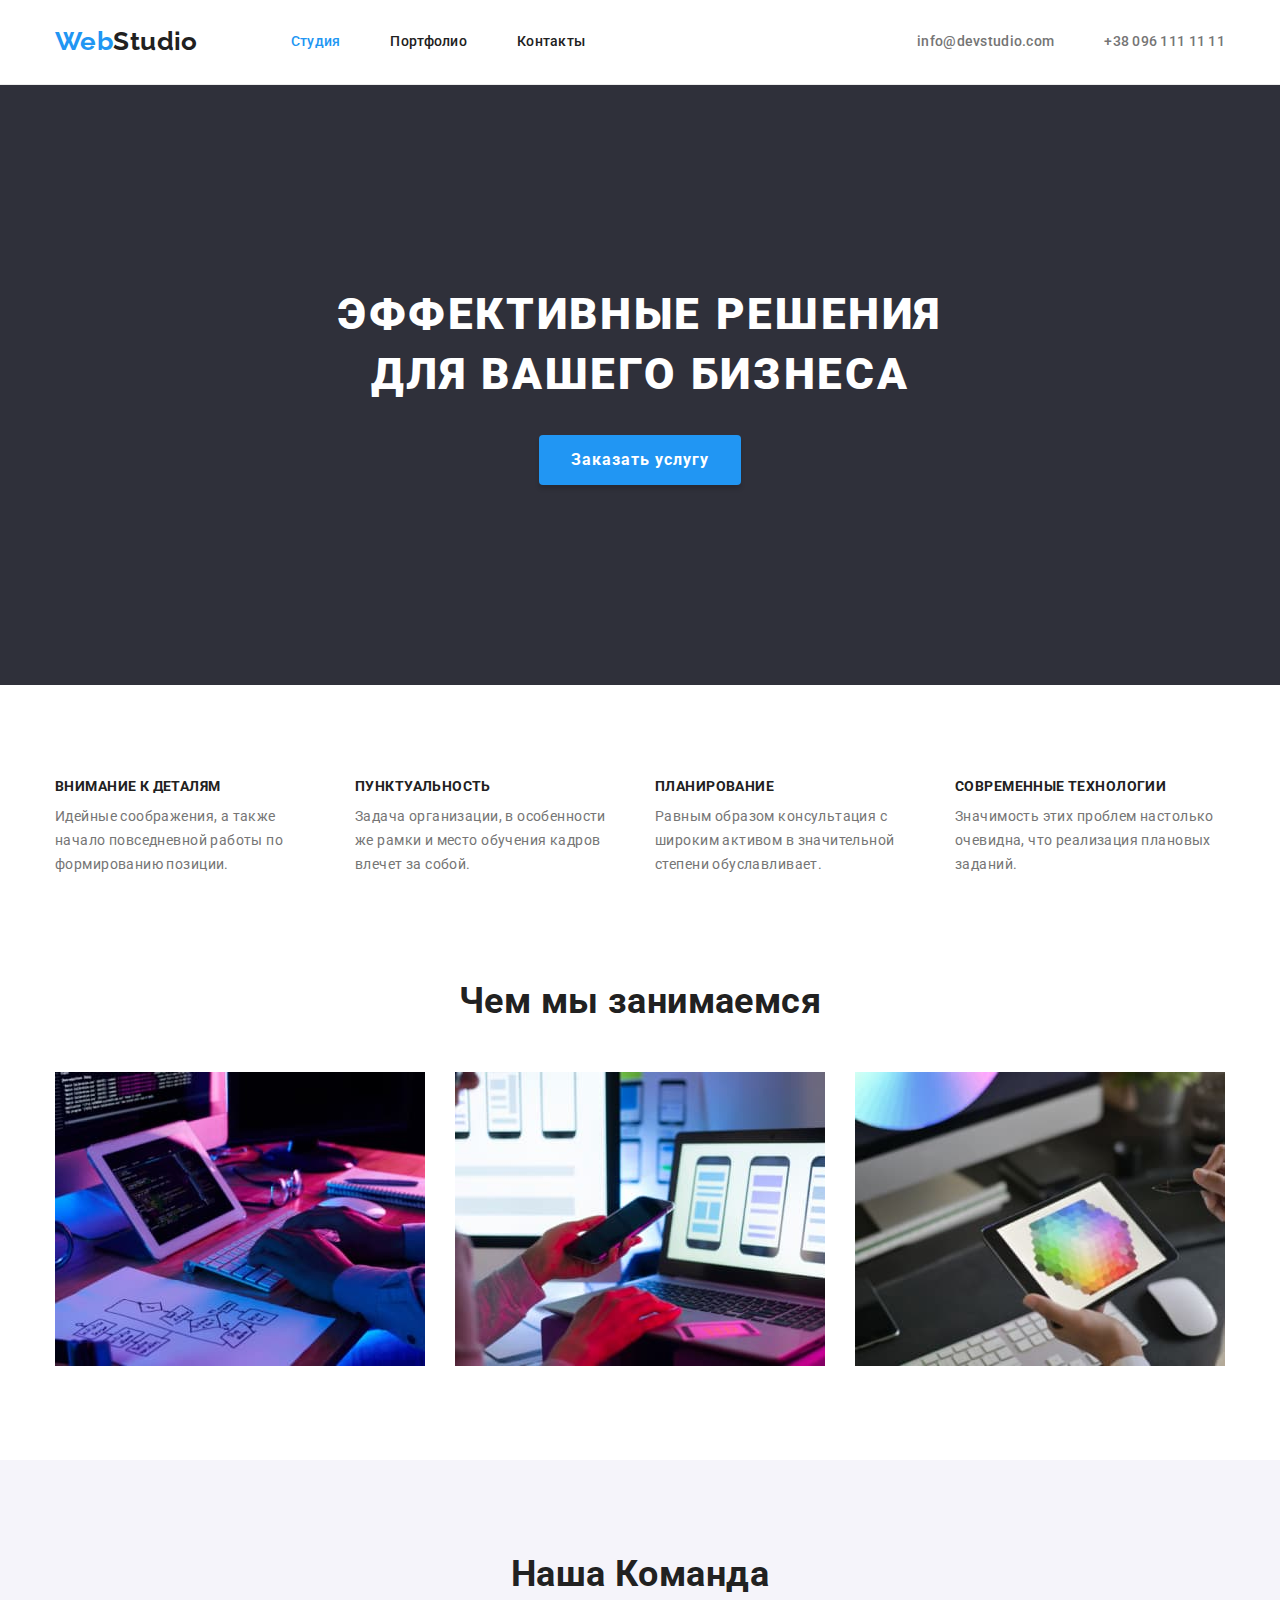
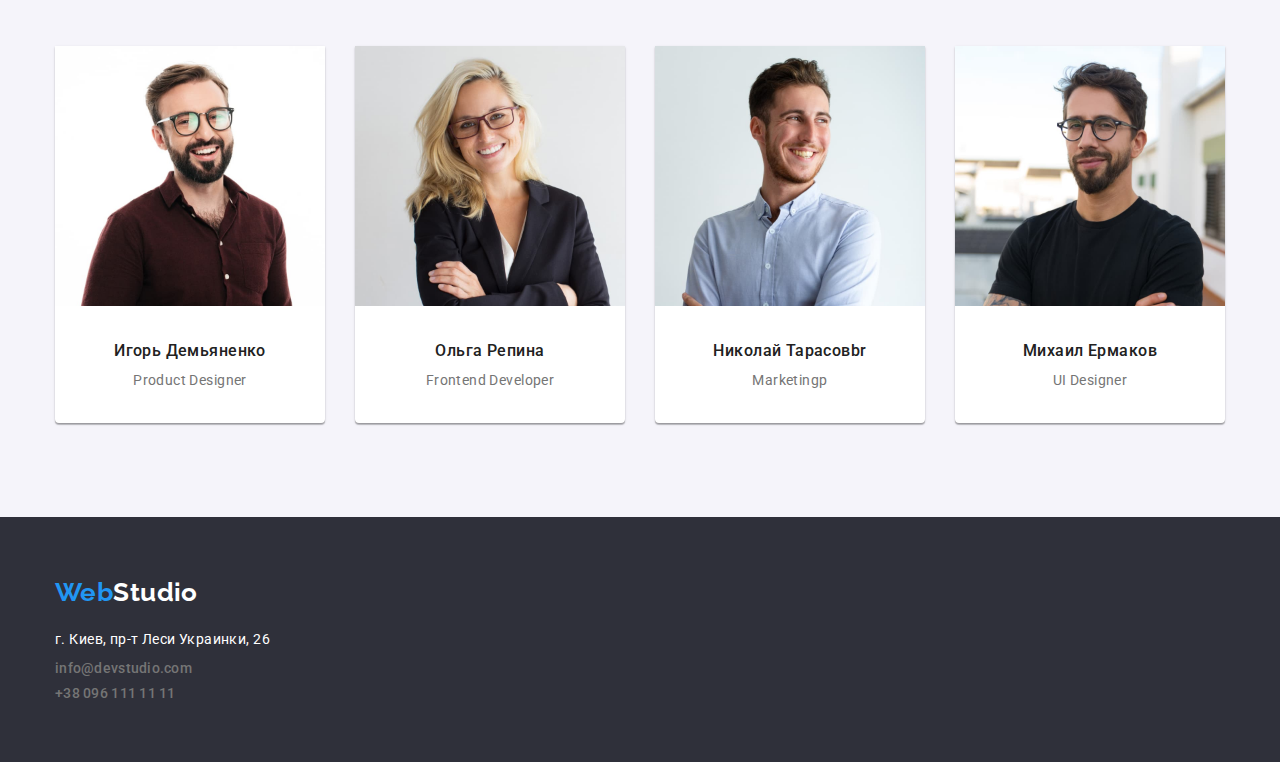
==== index.html @ a8b5949f "add previous content" ====
<!DOCTYPE html>
<html lang="ru">
  <head>
    <meta charset="UTF-8" />
    <meta http-equiv="X-UA-Compatible" content="IE=edge" />
    <meta name="viewport" content="width=device-width, initial-scale=1.0" />
    <title>WebStudio - Главная страница</title>
    <link rel="preconnect" href="https://fonts.googleapis.com" />
    <link rel="preconnect" href="https://fonts.gstatic.com" crossorigin />
    <link
      href="https://fonts.googleapis.com/css2?family=Raleway:wght@700&family=Roboto:wght@400;500;700;900&display=swap"
      rel="stylesheet"
    />
    <link
      rel="stylesheet"
      href="https://cdnjs.cloudflare.com/ajax/libs/modern-normalize/1.1.0/modern-normalize.min.css"
    />
    <link rel="stylesheet" href="./CSS/style.css" />
  </head>
  <body>
    <!-- Header -->
    <header class="page-header">
      <div class="main-nav container">
        <a href="index.html" class="logo">
          <span class="logo-accent">Web</span>Studio
        </a>
        <!-- Navigation bar -->
        <nav>
          <ul class="site-nav list">
            <li class="item">
              <a class="link current" href="./index.html">Студия</a>
            </li>
            <li class="item">
              <a class="link" href="portfolio.html">Портфолио</a>
            </li>
            <li class="item"><a class="link" href="#">Контакты</a></li>
          </ul>
        </nav>

        <!-- Contacts -->
        <ul class="contact list">
          <li class="item">
            <a class="contact-item header" href="mailto:info@devstudio.com"
              >info@devstudio.com</a
            >
          </li>
          <li class="item">
            <a class="contact-item header" href="tel:+380961111111"
              >+38 096 111 11 11</a
            >
          </li>
        </ul>
      </div>
    </header>

    <!-- Main Content -->
    <main>
      <!-- Main board -->
      <section class="main-board">
        <div class="container main-section">
          <h1 class="main-board-text">
            Эффективные решения для вашего бизнеса
          </h1>
          <button class="primery-button" type="button">Заказать услугу</button>
        </div>
      </section>

      <!-- Features -->
      <section class="features section">
        <div class="container">
          <h2 style="display: none">Преимущества</h2>
          <ul class="features-list list">
            <li class="item">
              <h3 class="features-tittle">Внимание к деталям</h3>
              <p>
                Идейные соображения, а также начало повседневной работы по
                формированию позиции.
              </p>
            </li>
            <li class="item">
              <h3 class="features-tittle">Пунктуальность</h3>
              <p>
                Задача организации, в особенности же рамки и место обучения
                кадров влечет за собой.
              </p>
            </li>
            <li class="item">
              <h3 class="features-tittle">Планирование</h3>
              <p>
                Равным образом консультация с широким активом в значительной
                степени обуславливает.
              </p>
            </li>
            <li class="item">
              <h3 class="features-tittle">Современные технологии</h3>
              <p>
                Значимость этих проблем настолько очевидна, что реализация
                плановых заданий.
              </p>
            </li>
          </ul>
        </div>
      </section>

      <!-- About-us section -->
      <section class="about-us section">
        <div class="container">
          <h2 class="about-us-tittle">Чем мы занимаемся</h2>
          <ul class="about-us-list list">
            <li class="item">
              <a href="#"
                ><img
                  src="images/man-tipping-on-ipad.jpg"
                  alt="человек печатает на клавиатуре ай-пада"
                  width="370"
                  height="294"
                  class="about-us-img"
              /></a>
            </li>
            <li class="item">
              <a href="#"
                ><img
                  src="images/lapto-and-phone.jpg"
                  alt="человек держит телефон на фоне ноутбука"
                  width="370"
                  height="294"
                  class="about-us-img"
              /></a>
            </li>
            <li class="item">
              <a href="#"
                ><img
                  src="images/hand-holding-ipad.jpg"
                  alt="человек держит айпад на котором выбирает при помощи стилуса цвет с палитры цветов"
                  width="370"
                  height="294"
                  class="about-us-img"
              /></a>
            </li>
          </ul>
        </div>
      </section>

      <!-- Our team section -->
      <section class="team section">
        <div class="container">
          <h2 class="team-tittle">Наша Команда</h2>
          <ul class="team-list list">
            <li class="item">
              <img
                src="images/product-desinger-igor-demianko.jpg"
                alt="Игорь Демьяненко - Product Designer"
                width="270"
                height="260"
                class="team-img"
              />
              <div class="item-descr">
                <h3>Игорь Демьяненко</h3>
                <p>Product Designer</p>
              </div>
            </li>
            <li class="item">
              <img
                src="images/fronedn-developer-olga-repina.jpg"
                alt="Ольга Репина - Frontend Developer"
                width="270"
                height="260"
                class="team-img"
              />
              <div class="item-descr">
                <h3>Ольга Репина</h3>
                <p>Frontend Developer</p>
              </div>
            </li>
            <li class="item">
              <img
                src="images/marketing-nikolai-tarasov.jpg"
                alt="Николай Тарасов - Marketing"
                width="270"
                height="260"
                class="team-img"
              />
              <div class="item-descr">
                <h3>Николай Тарасовbr</h3>
                <p>Marketingp</p>
              </div>
            </li>
            <li class="item">
              <img
                src="images/ui-designer-mikhail-ermakov.jpg"
                alt="Михаил Ермаков - UI Designer"
                width="270"
                height="260"
                class="team-img"
              />
              <div class="item-descr">
                <h3>Михаил Ермаков</h3>
                <p>UI Designer</p>
              </div>
            </li>
          </ul>
        </div>
      </section>
    </main>

    <!-- Footer -->
    <footer class="footer section">
      <div class="container">
        <a href="index.html" class="logo"
          ><span class="logo-accent">Web</span>Studio</a
        >
        <address class="footer-adress">
          <p>г. Киев, пр-т Леси Украинки, 26</p>
        </address>
        <ul class="footer-contact contact list">
          <li>
            <a class="contact-item" href="mailto:info@devstudio.com"
              >info@devstudio.com</a
            >
          </li>
          <li>
            <a class="contact-item" href="tel:+380961111111"
              >+38 096 111 11 11</a
            >
          </li>
        </ul>
      </div>
    </footer>
  </body>
</html>
---- CSS/style.css ----
/* main text color #757575 */
/* bold text color  #212121*/
/* accent text color #2196F3  */

/* footer color contact rgba(255, 255, 255, 0.6); */
/* footer adres color #FFFFFF */
/* bg color our team section #F5F4FA */
/* hero bg color #2F303A */

:root {
  --primery-text-color: #757575;
  --tittle-text-color: #212121;
  --accent-text-color: #2196f3;
  --white-text-color: #ffffff;
  --primery-button-color: #f5f4fa;
  --primery-button-accent-color: #188ce8;
  --accent-button-color: #2196f3;
  --bg-our-team-section: #f5f4fa;
  --hero-footer-bg-color: #2f303a;
  --portfolio-bg-color: #e5e5e5;
}

/* body primery text color*/

body {
  color: var(--primery-text-color);
  font-family: Roboto, sans-serif;
  letter-spacing: 0.03em;
  font-weight: 400;
  font-size: 14px;
  line-height: 1.71;
  font-style: normal;
}

/* Global list rules */
.list {
  list-style: none;
  padding: 0;
  margin: 0;
}

/* Container */
.container {
  margin-left: auto;
  margin-right: auto;
  width: 1200px;
  padding-left: 15px;
  padding-right: 15px;
  outline: 0px solid tomato;
}

/* header */
.page-header {
  border-bottom: 1px solid #ececec;
}

.logo {
  display: block;

  color: var(--tittle-text-color);
  font-family: Raleway, sans-serif;
  text-decoration: none;
  font-weight: 700;
  font-size: 26px;
  line-height: 1.19;
  margin-right: 93px;
}

.logo-accent {
  color: var(--accent-text-color);
}
/* SITE NAV */

/* Main-nav */
.main-nav {
  display: flex;
  align-items: center;
}

.site-nav {
  display: flex;
}

.site-nav .item:not(:last-child) {
  margin-right: 50px;
}

.site-nav .link {
  display: block;
  padding-top: 32px;
  padding-bottom: 32px;

  color: var(--tittle-text-color);
  font-weight: 500;
  font-size: 14px;
  line-height: 1.42;
  letter-spacing: 0.02em;
  text-decoration: none;
}

.site-nav .link:hover,
.site-nav .link:focus {
  color: var(--accent-text-color);
}

.site-nav .current {
  color: var(--accent-text-color);
}

/* Contacts header */

.contact {
  display: flex;
  margin-left: auto;

  font-weight: 500;
  font-size: 14px;
  line-height: 1.14;
  letter-spacing: 0.02em;
}

.contact .item + .item {
  margin-left: 50px;
}

.contact .contact-item {
  color: var(--primery-text-color);
  text-decoration: none;
  font-style: normal;
}

.contact .header {
  padding-top: 32px;
  padding-bottom: 32px;
}

.contact .contact-item:hover,
.contact .contact-item:focus {
  color: var(--accent-text-color);
}

/* MAIN board section + button */

.main-section {
  padding: 200px 0;
}

.features.section {
  padding-bottom: 0;
}

.section {
  padding: 94px 0;
}

.main-board {
  background-color: var(--hero-footer-bg-color);
  text-align: center;
}

.main-board-text {
  width: 696px;
  margin-left: auto;
  margin-right: auto;

  color: var(--white-text-color);

  font-weight: 900;
  font-size: 44px;
  line-height: 1.36;

  letter-spacing: 0.06em;
  text-transform: uppercase;
  margin-top: 0;
  margin-bottom: 0;
  margin-bottom: 30px;
}

/* PRIMERY BUTTOM */

.primery-button {
  background-color: var(--accent-button-color);
  color: var(--white-text-color);

  border-radius: 4px;
  padding: 10px 32px;
  box-shadow: 0px 4px 4px rgba(0, 0, 0, 0.15);
  border: none;
  min-width: 200px;

  font-family: inherit;
  font-weight: 700;
  font-size: 16px;
  line-height: 1.9;
  text-align: center;
  letter-spacing: 0.06em;
  cursor: pointer;
}

.primery-button:hover,
.primery-button:focus {
  background-color: var(--primery-button-accent-color);
  color: var(--white-text-color);
  box-shadow: none;
}

.button {
  color: var(--white-text-color);
  background-color: var(--accent-text-color);
}

/* features section */

.features-list {
  display: flex;
}

.features-list .item:not(:last-child) {
  margin-right: 30px;
}

.features-list .item {
  /* width: 270px; */
  width: calc((100% - 90px) / 4);
}

.features p {
  margin: 0 0 10px 0;
}

.features .features-tittle {
  color: var(--tittle-text-color);

  font-weight: 700;
  font-size: 14px;
  line-height: 1.14;
  text-transform: uppercase;
  margin-top: 0;
  margin-bottom: 10px;
}

/* About us section */
.about-us-list {
  display: flex;
}

.about-us-list .item {
  width: calc((100% - 60px) / 3);
}

.about-us-list .item:not(:last-child) {
  margin-right: 30px;
}

.about-us .about-us-tittle,
.team-tittle {
  color: var(--tittle-text-color);

  font-weight: 700;
  font-size: 36px;
  line-height: 1.16;
  text-align: center;
}

.about-us .about-us-tittle {
  margin-top: 0;
  margin-bottom: 50px;
}

.about-us-img {
  display: block;
}

/* Our team section */

.team {
  padding-top: 94px;
  padding-bottom: 94px;
  background-color: var(--bg-our-team-section);
}

.team-list {
  display: flex;
}

.team-list .item:not(:last-child) {
  margin-right: 30px;
}

.team-list .item {
  background-color: var(--white-text-color);
  text-align: center;

  box-shadow: 0px 1px 3px rgba(0, 0, 0, 0.12), 0px 1px 1px rgba(0, 0, 0, 0.14),
    0px 2px 1px rgba(0, 0, 0, 0.2);
  border-radius: 0px 0px 4px 4px;

  width: calc((100% - 90px) / 4);
}

.team .team-tittle {
  margin-top: 0;
  margin-bottom: 50px;
}

.team .item-descr {
  padding: 30px 0;
}

.team h3 {
  color: var(--tittle-text-color);

  font-weight: 500;
  font-size: 16px;
  line-height: 1.9;
  margin: 0;
}

.team img,
.team p {
  margin: 0;
  display: block;
  line-height: 1.9;
}

/* footer, contacts section same as in header*/

.footer {
  background-color: var(--hero-footer-bg-color);
  padding-top: 60px;
  padding-bottom: 60px;
  padding-left: auto;
  padding-right: auto;
}

.footer .logo {
  display: block;
  color: var(--white-text-color);

  margin-bottom: 20px;
}

.footer li:not(:last-child) {
  margin-bottom: 9px;
}

.footer .footer-adress {
  color: var(--white-text-color);
  font-style: normal;
  margin-top: 0;
  margin-bottom: 9px;
}

.footer-adress p {
  margin: 0;
}

.footer .footer-contact {
  display: block;
}

.footer-link {
  color: rgba(255, 255, 255, 0.6);
  text-decoration: none;
  font-style: normal;
  font-weight: normal;
  line-height: 1.71;
  letter-spacing: 0.03em;
}

/* PORTFOLIO HTML */

/* portfolio buttons*/

.button {
  background-color: var(--primery-button-color);
  color: var(--tittle-text-color);

  font-family: inherit;
  font-weight: 500;
  font-size: 16px;
  line-height: 1.62;
  text-align: center;
  cursor: pointer;
  border: none;
  border-radius: 4px;

  padding: 6px 22px;
}

.button:hover,
.button:focus {
  background-color: var(--accent-button-color);
  color: var(--white-text-color);

  box-shadow: 0px 3px 1px rgba(0, 0, 0, 0.1), 0px 1px 2px rgba(0, 0, 0, 0.08),
    0px 2px 2px rgba(0, 0, 0, 0.12);
}

.filtr-list.list {
  margin-bottom: 50px;
}

.filtr-list {
  display: flex;
  justify-content: center;
}

.filtr-list .item + .item {
  margin-left: 8px;
}

/* Portfolio list */
.portfolio .portfolio-project-tittle {
  color: var(--tittle-text-color);

  font-weight: 700;
  font-size: 18px;
  line-height: 2;
  letter-spacing: 0.06em;
  margin: 0;
}

.portfolio-list {
  display: flex;
  flex-wrap: wrap;
}

.portfolio-list .item {
  width: calc((100% - 60px) / 3);
  margin-right: 30px;
  margin-bottom: 30px;

  box-sizing: border-box;
}

.portfolio-list .portfolio-dscr {
  padding: 20px 24px;

  border-bottom: 1px solid #eeeeee;
  border-right: 1px solid #eeeeee;
  border-left: 1px solid #eeeeee;
}

.portfolio-list .item:nth-child(3n) {
  margin-right: 0;
}

.portfolio-list .item:nth-last-child(-n + 3) {
  margin-bottom: 0;
}

.portfolio .portfolio-text {
  color: var(--primery-text-color);

  font-size: 16px;
  line-height: 1.9;
  margin: 0;
}

.portfolio-tittle {
  display: none;
}

.portfolio .portfolio-link {
  text-decoration: none;
}

.portfolio .portfolio-img {
  display: block;
}
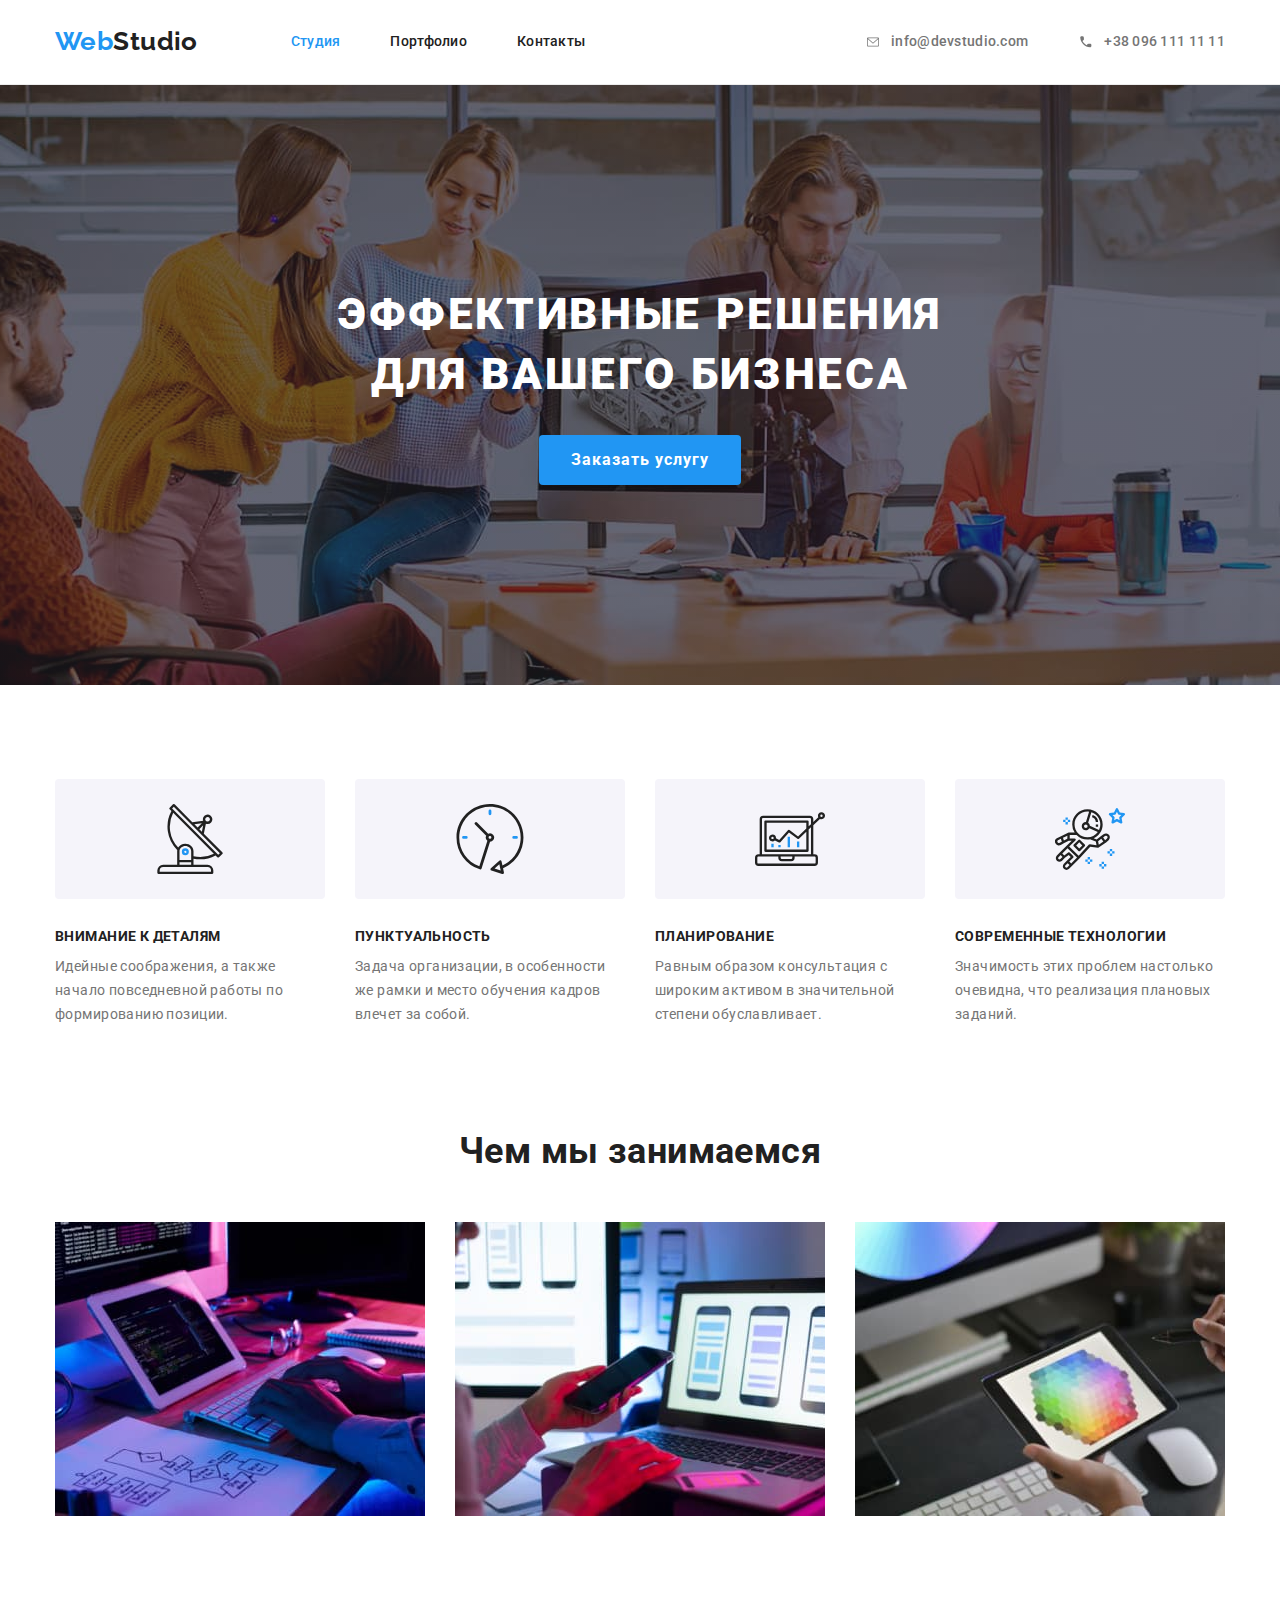
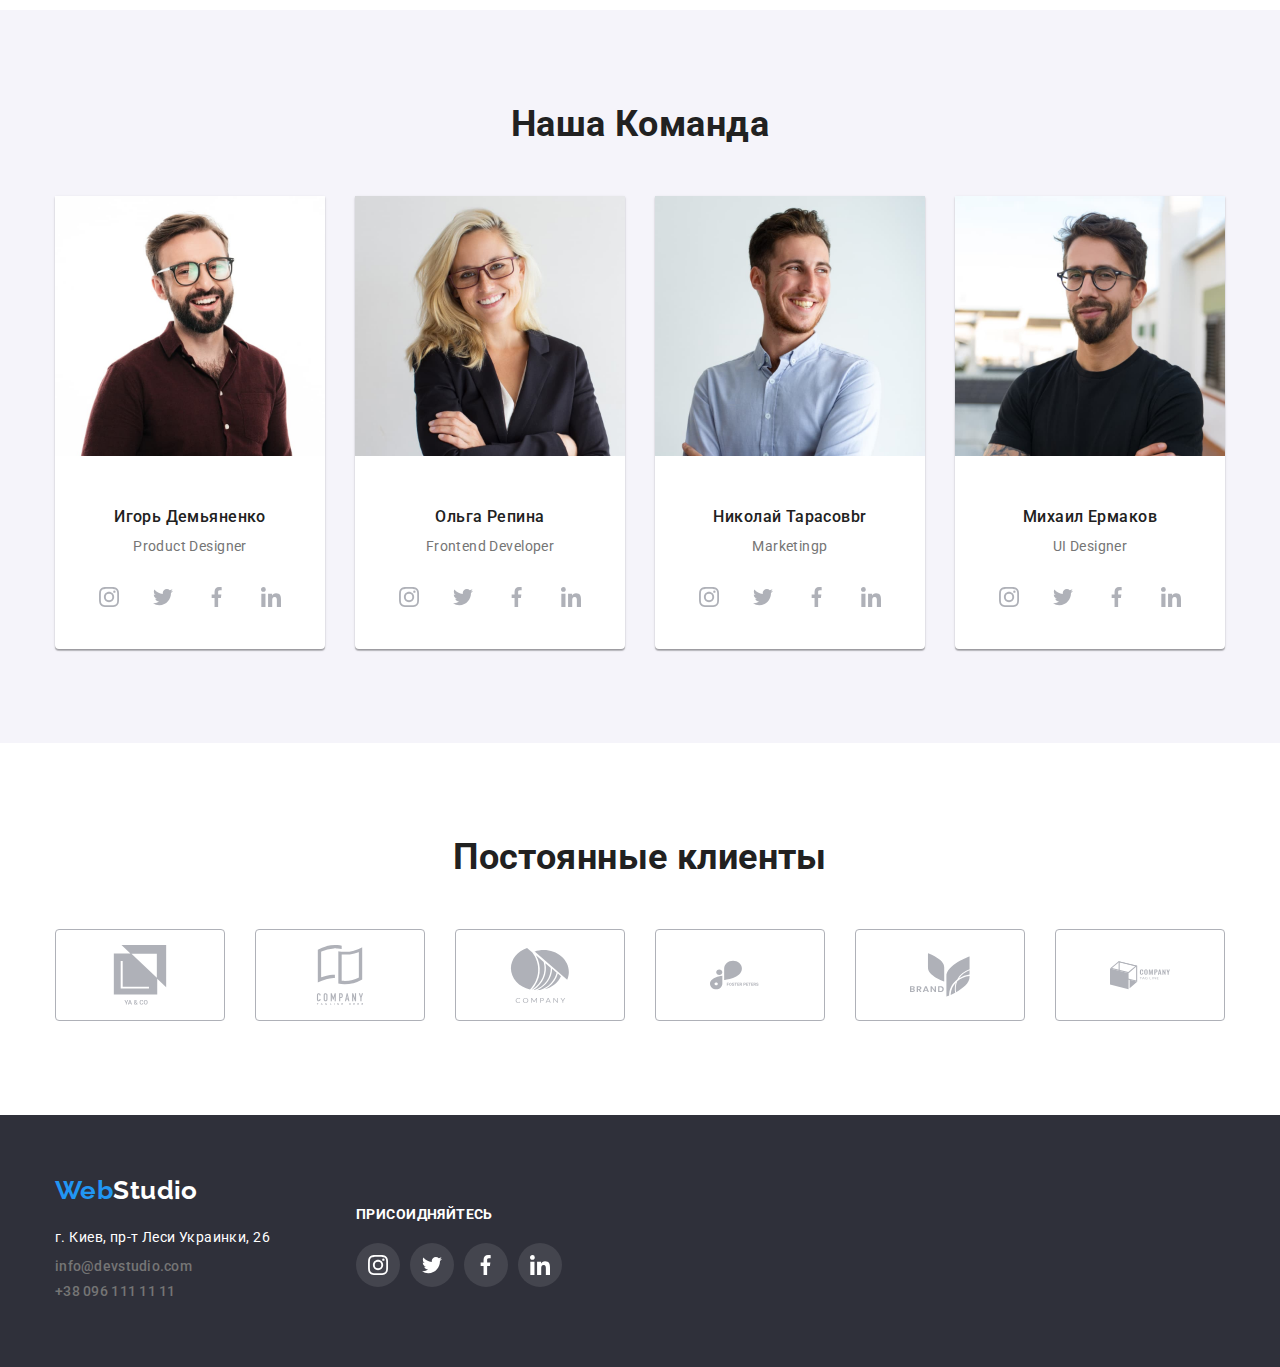
==== commit 670619a6: "add svg sprite + icon on pages" ====
--- a/index.html
+++ b/index.html
@@ -40,13 +40,19 @@
         <!-- Contacts -->
         <ul class="contact list">
           <li class="item">
-            <a class="contact-item header" href="mailto:info@devstudio.com"
-              >info@devstudio.com</a
+            <a class="contact-item header" href="mailto:info@devstudio.com">
+              <svg class="contact-icon" width="16" height="12">
+                <use href="./images/symbol-defs.svg#envelope"></use>
+              </svg>
+              info@devstudio.com</a
             >
           </li>
           <li class="item">
-            <a class="contact-item header" href="tel:+380961111111"
-              >+38 096 111 11 11</a
+            <a class="contact-item header" href="tel:+380961111111">
+              <svg class="contact-icon" width="16" height="12">
+                <use href="./images/symbol-defs.svg#icon-phone"></use>
+              </svg>
+              +38 096 111 11 11</a
             >
           </li>
         </ul>
@@ -57,7 +63,7 @@
     <main>
       <!-- Main board -->
       <section class="main-board">
-        <div class="container main-section">
+        <div class="main-section">
           <h1 class="main-board-text">
             Эффективные решения для вашего бизнеса
           </h1>
@@ -71,6 +77,11 @@
           <h2 style="display: none">Преимущества</h2>
           <ul class="features-list list">
             <li class="item">
+              <div class="features-icon-bg">
+                <svg class="features-icon">
+                  <use href="./images/symbol-defs.svg#antenna"></use>
+                </svg>
+              </div>
               <h3 class="features-tittle">Внимание к деталям</h3>
               <p>
                 Идейные соображения, а также начало повседневной работы по
@@ -78,6 +89,11 @@
               </p>
             </li>
             <li class="item">
+              <div class="features-icon-bg">
+                <svg class="features-icon">
+                  <use href="./images/symbol-defs.svg#clock"></use>
+                </svg>
+              </div>
               <h3 class="features-tittle">Пунктуальность</h3>
               <p>
                 Задача организации, в особенности же рамки и место обучения
@@ -85,6 +101,11 @@
               </p>
             </li>
             <li class="item">
+              <div class="features-icon-bg">
+                <svg class="features-icon">
+                  <use href="./images/symbol-defs.svg#diagram"></use>
+                </svg>
+              </div>
               <h3 class="features-tittle">Планирование</h3>
               <p>
                 Равным образом консультация с широким активом в значительной
@@ -92,6 +113,11 @@
               </p>
             </li>
             <li class="item">
+              <div class="features-icon-bg">
+                <svg class="features-icon">
+                  <use href="./images/symbol-defs.svg#astronaut"></use>
+                </svg>
+              </div>
               <h3 class="features-tittle">Современные технологии</h3>
               <p>
                 Значимость этих проблем настолько очевидна, что реализация
@@ -157,6 +183,39 @@
               <div class="item-descr">
                 <h3>Игорь Демьяненко</h3>
                 <p>Product Designer</p>
+                <!-- Social links -->
+                <div class="team-social-link">
+                  <ul class="links-list list">
+                    <li class="link-item">
+                      <a href="#" class="link">
+                        <svg class="link-icon" width="20" height="20">
+                          <use href="./images/symbol-defs.svg#instagram"></use>
+                        </svg>
+                      </a>
+                    </li>
+                    <li class="link-item">
+                      <a href="#" class="link">
+                        <svg class="link-icon" width="20" height="20">
+                          <use href="./images/symbol-defs.svg#twiter"></use>
+                        </svg>
+                      </a>
+                    </li>
+                    <li class="link-item">
+                      <a href="#" class="link">
+                        <svg class="link-icon" width="20" height="20">
+                          <use href="./images/symbol-defs.svg#facebook"></use>
+                        </svg>
+                      </a>
+                    </li>
+                    <li class="link-item">
+                      <a href="#" class="link">
+                        <svg class="link-icon" width="20" height="20">
+                          <use href="./images/symbol-defs.svg#linkedin"></use>
+                        </svg>
+                      </a>
+                    </li>
+                  </ul>
+                </div>
               </div>
             </li>
             <li class="item">
@@ -170,6 +229,39 @@
               <div class="item-descr">
                 <h3>Ольга Репина</h3>
                 <p>Frontend Developer</p>
+                <!-- Social links -->
+                <div class="team-social-link">
+                  <ul class="links-list list">
+                    <li class="link-item">
+                      <a href="#" class="link">
+                        <svg class="link-icon" width="20" height="20">
+                          <use href="./images/symbol-defs.svg#instagram"></use>
+                        </svg>
+                      </a>
+                    </li>
+                    <li class="link-item">
+                      <a href="#" class="link">
+                        <svg class="link-icon" width="20" height="20">
+                          <use href="./images/symbol-defs.svg#twiter"></use>
+                        </svg>
+                      </a>
+                    </li>
+                    <li class="link-item">
+                      <a href="#" class="link">
+                        <svg class="link-icon" width="20" height="20">
+                          <use href="./images/symbol-defs.svg#facebook"></use>
+                        </svg>
+                      </a>
+                    </li>
+                    <li class="link-item">
+                      <a href="#" class="link">
+                        <svg class="link-icon" width="20" height="20">
+                          <use href="./images/symbol-defs.svg#linkedin"></use>
+                        </svg>
+                      </a>
+                    </li>
+                  </ul>
+                </div>
               </div>
             </li>
             <li class="item">
@@ -183,6 +275,39 @@
               <div class="item-descr">
                 <h3>Николай Тарасовbr</h3>
                 <p>Marketingp</p>
+                <!-- Social links -->
+                <div class="team-social-link">
+                  <ul class="links-list list">
+                    <li class="link-item">
+                      <a href="#" class="link">
+                        <svg class="link-icon" width="20" height="20">
+                          <use href="./images/symbol-defs.svg#instagram"></use>
+                        </svg>
+                      </a>
+                    </li>
+                    <li class="link-item">
+                      <a href="#" class="link">
+                        <svg class="link-icon" width="20" height="20">
+                          <use href="./images/symbol-defs.svg#twiter"></use>
+                        </svg>
+                      </a>
+                    </li>
+                    <li class="link-item">
+                      <a href="#" class="link">
+                        <svg class="link-icon" width="20" height="20">
+                          <use href="./images/symbol-defs.svg#facebook"></use>
+                        </svg>
+                      </a>
+                    </li>
+                    <li class="link-item">
+                      <a href="#" class="link">
+                        <svg class="link-icon" width="20" height="20">
+                          <use href="./images/symbol-defs.svg#linkedin"></use>
+                        </svg>
+                      </a>
+                    </li>
+                  </ul>
+                </div>
               </div>
             </li>
             <li class="item">
@@ -196,6 +321,39 @@
               <div class="item-descr">
                 <h3>Михаил Ермаков</h3>
                 <p>UI Designer</p>
+                <!-- Social links -->
+                <div class="team-social-link">
+                  <ul class="links-list list">
+                    <li class="link-item">
+                      <a href="#" class="link">
+                        <svg class="link-icon" width="20" height="20">
+                          <use href="./images/symbol-defs.svg#instagram"></use>
+                        </svg>
+                      </a>
+                    </li>
+                    <li class="link-item">
+                      <a href="#" class="link">
+                        <svg class="link-icon" width="20" height="20">
+                          <use href="./images/symbol-defs.svg#twiter"></use>
+                        </svg>
+                      </a>
+                    </li>
+                    <li class="link-item">
+                      <a href="#" class="link">
+                        <svg class="link-icon" width="20" height="20">
+                          <use href="./images/symbol-defs.svg#facebook"></use>
+                        </svg>
+                      </a>
+                    </li>
+                    <li class="link-item">
+                      <a href="#" class="link">
+                        <svg class="link-icon" width="20" height="20">
+                          <use href="./images/symbol-defs.svg#linkedin"></use>
+                        </svg>
+                      </a>
+                    </li>
+                  </ul>
+                </div>
               </div>
             </li>
           </ul>
@@ -203,27 +361,114 @@
       </section>
     </main>
 
+    <!-- Regular customers -->
+    <section class="customers section">
+      <div class="container">
+        <h2 class="team-tittle">Постоянные клиенты</h2>
+        <ul class="customers-list list">
+          <li class="customers-item">
+            <a href="#" class="customers-link">
+              <svg class="company">
+                <use href="./images/symbol-defs.svg#company"></use>
+              </svg>
+            </a>
+          </li>
+          <li class="customers-item">
+            <a href="#" class="customers-link">
+              <svg class="company">
+                <use href="./images/symbol-defs.svg#company-2"></use>
+              </svg>
+            </a>
+          </li>
+          <li class="customers-item">
+            <a href="#" class="customers-link">
+              <svg class="company">
+                <use href="./images/symbol-defs.svg#company-3"></use>
+              </svg>
+            </a>
+          </li>
+          <li class="customers-item">
+            <a href="#" class="customers-link">
+              <svg class="company">
+                <use href="./images/symbol-defs.svg#company-4"></use>
+              </svg>
+            </a>
+          </li>
+          <li class="customers-item">
+            <a href="#" class="customers-link">
+              <svg class="company">
+                <use href="./images/symbol-defs.svg#company-5"></use>
+              </svg>
+            </a>
+          </li>
+          <li class="customers-item">
+            <a href="#" class="customers-link">
+              <svg class="company">
+                <use href="./images/symbol-defs.svg#company-6"></use>
+              </svg>
+            </a>
+          </li>
+        </ul>
+      </div>
+    </section>
+
     <!-- Footer -->
     <footer class="footer section">
-      <div class="container">
-        <a href="index.html" class="logo"
-          ><span class="logo-accent">Web</span>Studio</a
-        >
-        <address class="footer-adress">
-          <p>г. Киев, пр-т Леси Украинки, 26</p>
-        </address>
-        <ul class="footer-contact contact list">
-          <li>
-            <a class="contact-item" href="mailto:info@devstudio.com"
-              >info@devstudio.com</a
-            >
-          </li>
-          <li>
-            <a class="contact-item" href="tel:+380961111111"
-              >+38 096 111 11 11</a
-            >
-          </li>
-        </ul>
+      <div class="footer-container">
+        <div class="footer-contact-box">
+          <a href="index.html" class="logo"
+            ><span class="logo-accent">Web</span>Studio
+          </a>
+          <address class="footer-adress">
+            <p>г. Киев, пр-т Леси Украинки, 26</p>
+          </address>
+          <ul class="footer-contact contact list">
+            <li class="footer-list-contact">
+              <a class="contact-item" href="mailto:info@devstudio.com"
+                >info@devstudio.com
+              </a>
+            </li>
+            <li class="footer-list-contact">
+              <a class="contact-item" href="tel:+380961111111"
+                >+38 096 111 11 11</a
+              >
+            </li>
+          </ul>
+        </div>
+        <!-- Social links -->
+        <div class="footer-social">
+          <p class="footer-social-tittle">Присоидняйтесь</p>
+          <ul class="footer-list list">
+            <li class="footer-social-item">
+              <a href="#" class="footer-link">
+                <svg class="footer-social-icon" width="20" height="20">
+                  <use href="./images/symbol-defs.svg#instagram"></use>
+                </svg>
+              </a>
+            </li>
+            <li class="footer-social-item">
+              <a href="#" class="footer-link">
+                <svg class="footer-social-icon" width="20" height="20">
+                  <use href="./images/symbol-defs.svg#twiter"></use>
+                </svg>
+              </a>
+            </li>
+            <li class="footer-social-item">
+              <a href="#" class="footer-link">
+                <svg class="footer-social-icon" width="20" height="20">
+                  <use href="./images/symbol-defs.svg#facebook"></use>
+                </svg>
+              </a>
+            </li>
+            <li class="footer-social-item">
+              <a href="#" class="footer-link">
+                <svg class="footer-social-icon" width="20" height="20">
+                  <use href="./images/symbol-defs.svg#linkedin"></use>
+                </svg>
+              </a>
+            </li>
+          </ul>
+        </div>
       </div>
     </footer>
   </body>
--- a/CSS/style.css
+++ b/CSS/style.css
@@ -18,6 +18,7 @@
   --bg-our-team-section: #f5f4fa;
   --hero-footer-bg-color: #2f303a;
   --portfolio-bg-color: #e5e5e5;
+  --primery-social-link-color: #afb1b8;
 }
 
 /* body primery text color*/
@@ -124,6 +125,9 @@
 }
 
 .contact .contact-item {
+  display: flex;
+  align-items: center;
+
   color: var(--primery-text-color);
   text-decoration: none;
   font-style: normal;
@@ -134,6 +138,11 @@
   padding-bottom: 32px;
 }
 
+.contact-icon {
+  margin-right: 10px;
+  fill: currentColor;
+}
+
 .contact .contact-item:hover,
 .contact .contact-item:focus {
   color: var(--accent-text-color);
@@ -142,7 +151,25 @@
 /* MAIN board section + button */
 
 .main-section {
+  background-color: #c4c4c4;
+  display: block;
+}
+
+.main-board .main-section {
   padding: 200px 0;
+  max-width: 1600px;
+  height: 600px;
+  margin-left: auto;
+  margin-right: auto;
+  background-image: linear-gradient(
+      to right,
+      rgba(47, 48, 58, 0.4),
+      rgba(47, 48, 58, 0.4)
+    ),
+    url(../images/hero-bg.jpg);
+  background-position: center;
+  background-repeat: no-repeat;
+  text-align: center;
 }
 
 .features.section {
@@ -151,11 +178,6 @@
 
 .section {
   padding: 94px 0;
-}
-
-.main-board {
-  background-color: var(--hero-footer-bg-color);
-  text-align: center;
 }
 
 .main-board-text {
@@ -220,7 +242,6 @@
 }
 
 .features-list .item {
-  /* width: 270px; */
   width: calc((100% - 90px) / 4);
 }
 
@@ -239,6 +260,20 @@
   margin-bottom: 10px;
 }
 
+.features-icon-bg {
+  background-color: var(--bg-our-team-section);
+  width: 270px;
+  height: 120px;
+  border-radius: 4px;
+  padding: 25px 100px;
+  margin-bottom: 30px;
+}
+
+.features-icon {
+  width: 70px;
+  height: 70px;
+}
+
 /* About us section */
 .about-us-list {
   display: flex;
@@ -304,7 +339,7 @@
 }
 
 .team .item-descr {
-  padding: 30px 0;
+  padding: 30px 32px;
 }
 
 .team h3 {
@@ -321,26 +356,125 @@
   margin: 0;
   display: block;
   line-height: 1.9;
+  margin-bottom: 16px;
+}
+
+/* Social Links  */
+
+.team-social-link {
+  width: 206px;
+  height: 44px;
+  margin: 0;
+  padding: 0;
+}
+
+.team-social-link .links-list {
+  display: flex;
+}
+
+.team-social-link .link-item:not(:last-child) {
+  margin-right: 10px;
+}
+
+.link-item .link {
+  display: flex;
+  justify-content: center;
+  align-items: center;
+  width: 44px;
+  height: 44px;
+  border-radius: 50%;
+  color: var(--primery-social-link-color);
+}
+
+.links-list .link-icon {
+  fill: currentColor;
+}
+
+.links-list .link:hover,
+.links-list .link:focus {
+  color: var(--white-text-color);
+  background-color: var(--accent-button-color);
+}
+
+/* Regular customers */
+
+.customers .team-tittle {
+  margin-top: 0;
+  margin-bottom: 50px;
+}
+
+.customers-list {
+  display: flex;
+}
+
+.customers-item {
+  justify-self: center;
+  width: 170px;
+  height: 92px;
+}
+
+.customers-item:not(:last-child) {
+  margin-right: 30px;
+}
+
+.customers-link {
+  display: flex;
+  justify-content: center;
+  align-items: center;
+  width: 170px;
+  height: 92px;
+
+  border: 1px solid var(--primery-social-link-color);
+  border-radius: 4px;
+
+  color: var(--primery-social-link-color);
+}
+
+.company {
+  width: 106px;
+  height: 60px;
+  fill: currentColor;
+}
+
+.customers-link:hover,
+.customers-link:focus {
+  border: 1px solid var(--accent-button-color);
+  color: var(--accent-button-color);
 }
 
 /* footer, contacts section same as in header*/
+
+.footer-container {
+  display: flex;
+  margin-left: auto;
+  margin-right: auto;
+  width: 1200px;
+  padding-left: 15px;
+  padding-right: 15px;
+  outline: 0px solid tomato;
+}
+
+.footer-contact-box {
+  width: 231px;
+  height: 81px;
+}
 
 .footer {
   background-color: var(--hero-footer-bg-color);
   padding-top: 60px;
   padding-bottom: 60px;
-  padding-left: auto;
-  padding-right: auto;
+  height: 252px;
 }
 
 .footer .logo {
-  display: block;
+  display: inline-block;
   color: var(--white-text-color);
 
   margin-bottom: 20px;
-}
-
-.footer li:not(:last-child) {
+  margin-right: 0;
+}
+
+.footer .footer-list-contact:not(:last-child) {
   margin-bottom: 9px;
 }
 
@@ -366,6 +500,54 @@
   font-weight: normal;
   line-height: 1.71;
   letter-spacing: 0.03em;
+}
+
+.footer-social {
+  display: flex;
+  flex-wrap: wrap;
+  width: 206px;
+  height: 80px;
+  margin-top: 32px;
+  margin-left: 70px;
+}
+
+.footer-social-tittle {
+  display: inline-block;
+  font-size: 14px;
+  line-height: 1.14;
+  text-transform: uppercase;
+  font-weight: 700;
+  color: var(--white-text-color);
+  margin-top: 0;
+
+  margin-bottom: 20px;
+}
+
+.footer-list {
+  display: flex;
+}
+
+.footer-link {
+  display: flex;
+  justify-content: center;
+  align-items: center;
+  width: 44px;
+  height: 44px;
+  border-radius: 50%;
+  background-color: rgba(255, 255, 255, 0.1);
+}
+
+.footer-link:hover,
+.footer-link:focus {
+  background-color: var(--accent-button-color);
+}
+
+.footer-social-icon {
+  fill: var(--white-text-color);
+}
+
+.footer-social-item:not(:last-child) {
+  margin-right: 10px;
 }
 
 /* PORTFOLIO HTML */
@@ -434,6 +616,12 @@
   box-sizing: border-box;
 }
 
+.portfolio-list .item:hover,
+.portfolio-list .item:focus {
+  box-shadow: 0px 1px 1px rgba(0, 0, 0, 0.12), 0px 4px 4px rgba(0, 0, 0, 0.06),
+    1px 4px 6px rgba(0, 0, 0, 0.16);
+}
+
 .portfolio-list .portfolio-dscr {
   padding: 20px 24px;
 
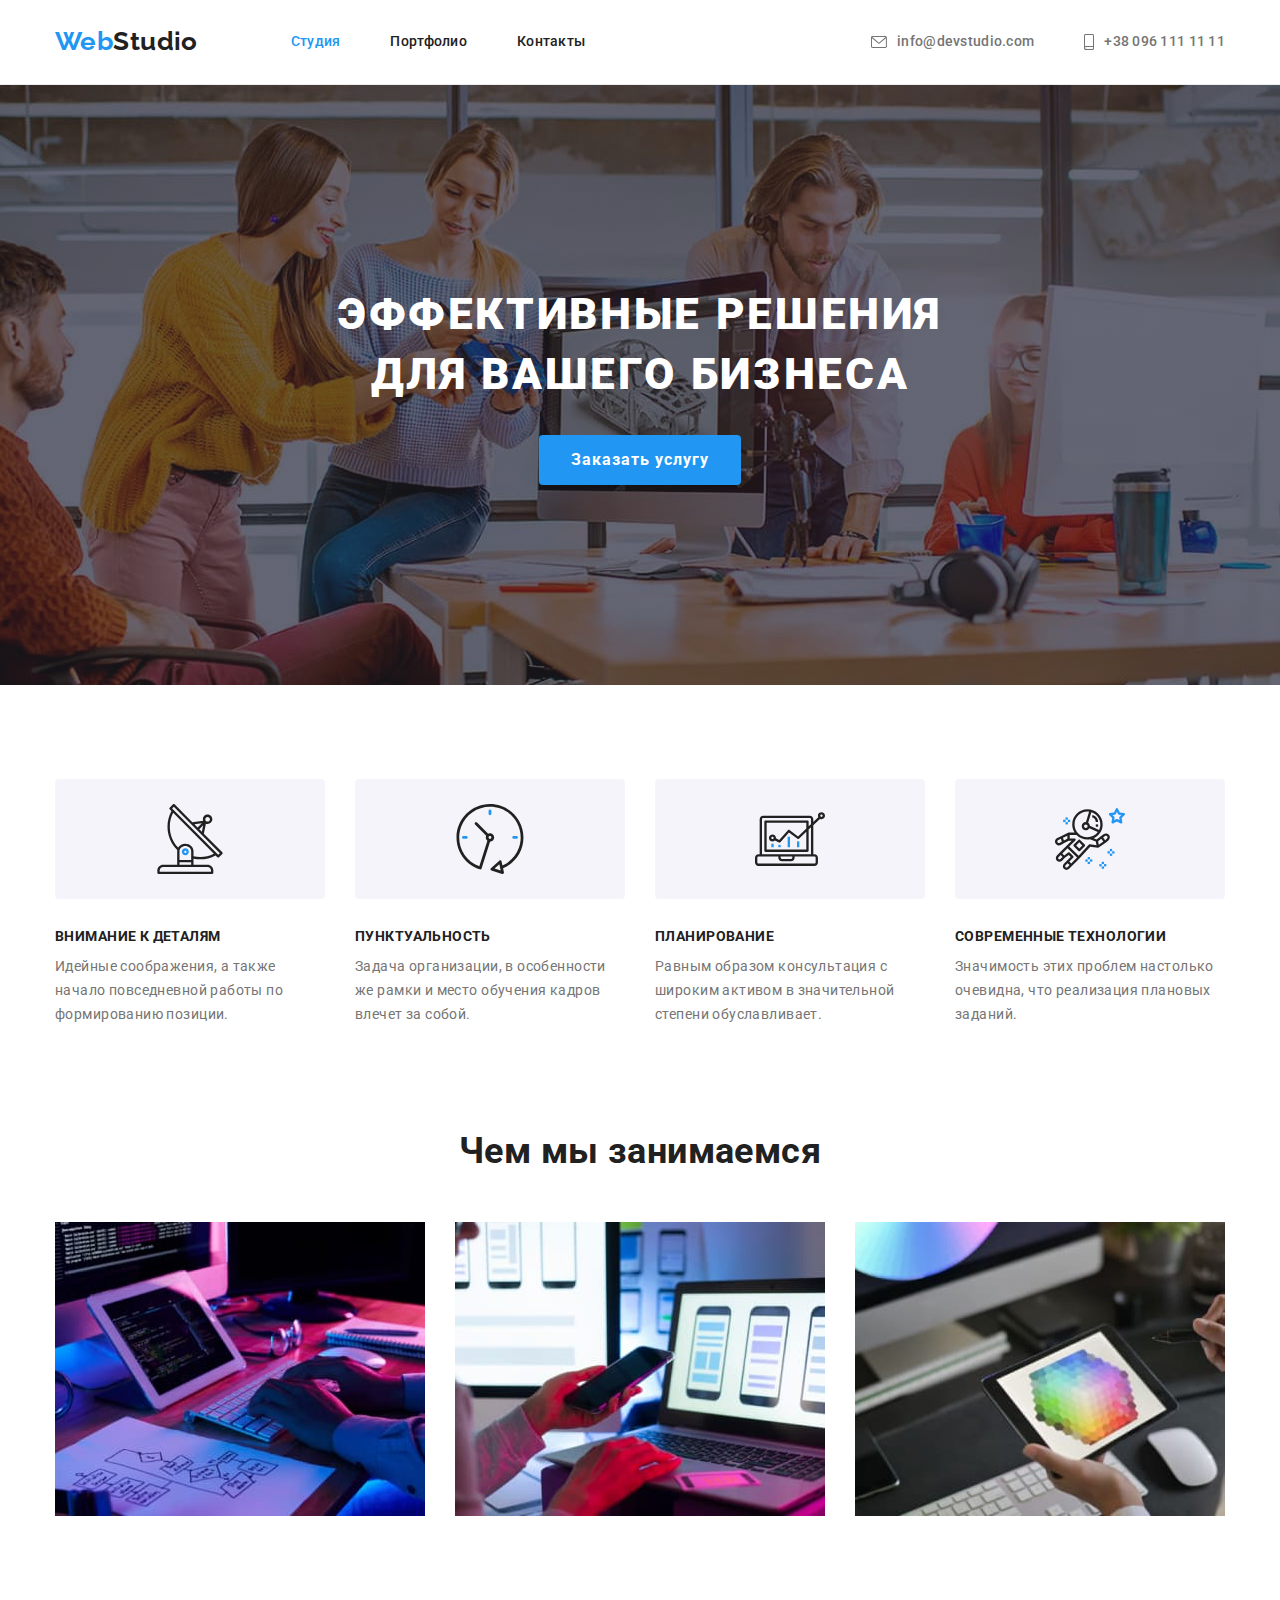
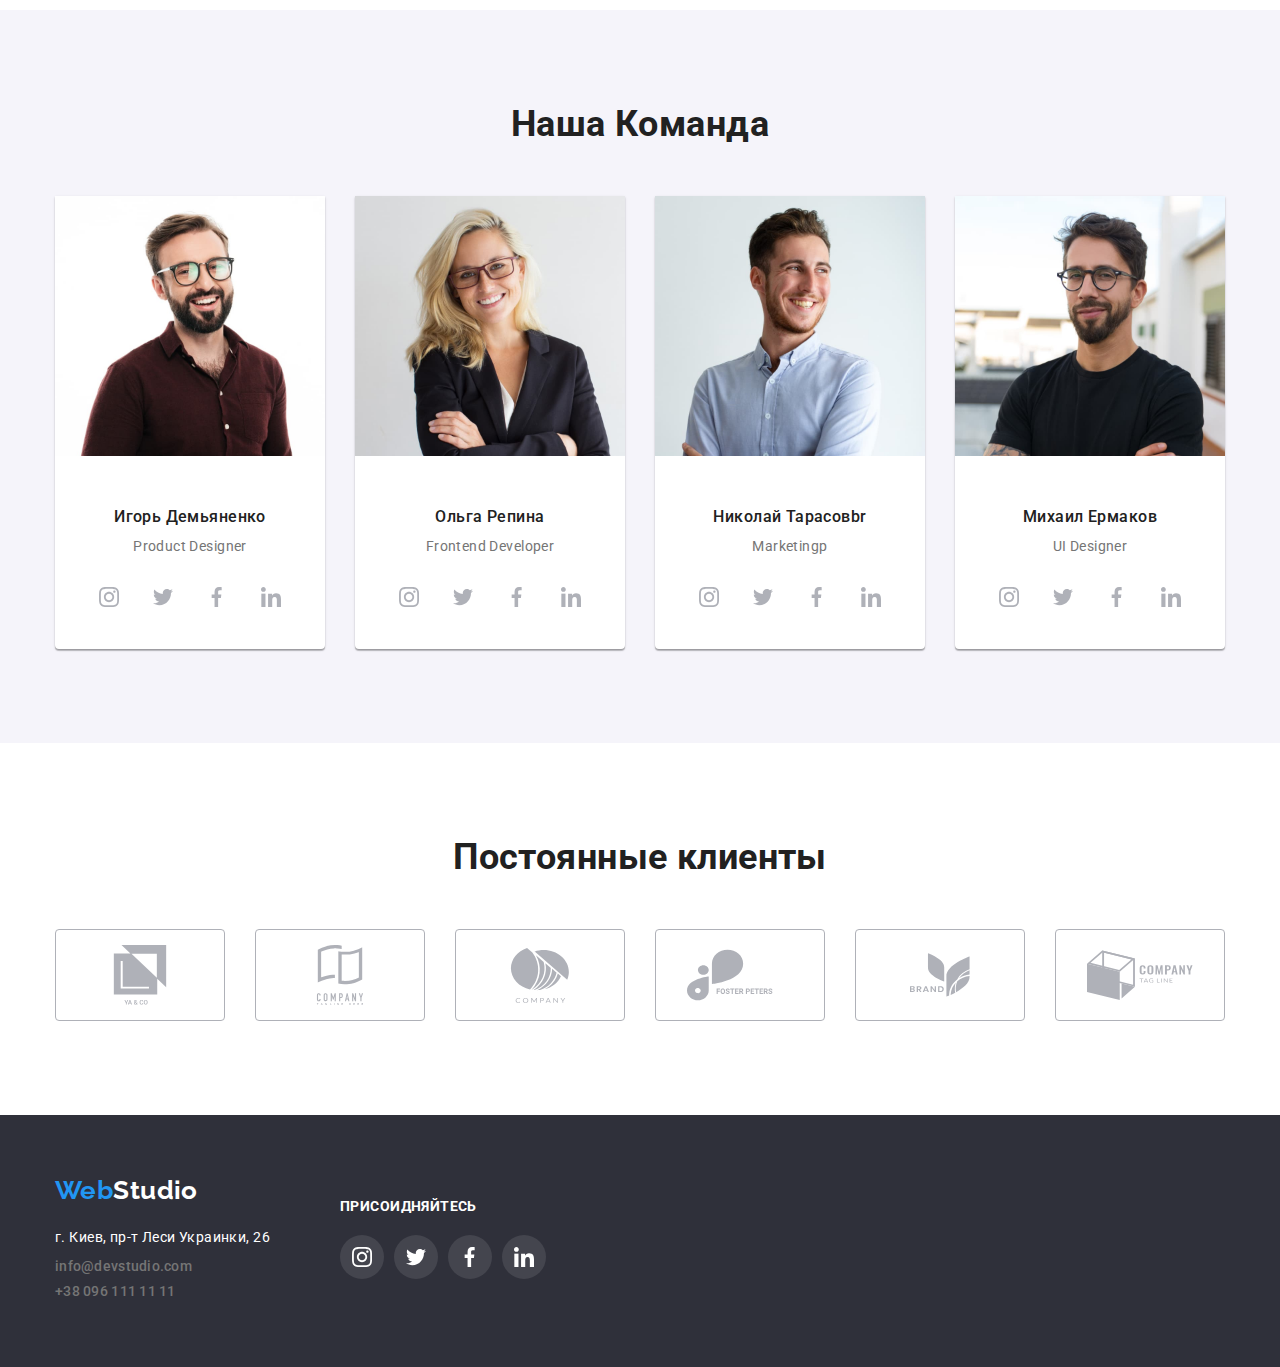
==== commit d388235f: "made feedback" ====
--- a/index.html
+++ b/index.html
@@ -49,8 +49,8 @@
           </li>
           <li class="item">
             <a class="contact-item header" href="tel:+380961111111">
-              <svg class="contact-icon" width="16" height="12">
-                <use href="./images/symbol-defs.svg#icon-phone"></use>
+              <svg class="contact-icon" width="10" height="16">
+                <use href="./images/symbol-defs.svg#smartphone"></use>
               </svg>
               +38 096 111 11 11</a
             >
@@ -369,7 +369,7 @@
           <li class="customers-item">
             <a href="#" class="customers-link">
               <svg class="company">
-                <use href="./images/symbol-defs.svg#company"></use>
+                <use href="./images/symbol-defs.svg#company-1"></use>
               </svg>
             </a>
           </li>
--- a/CSS/style.css
+++ b/CSS/style.css
@@ -262,11 +262,14 @@
 
 .features-icon-bg {
   background-color: var(--bg-our-team-section);
-  width: 270px;
+  width: 100%;
   height: 120px;
   border-radius: 4px;
-  padding: 25px 100px;
   margin-bottom: 30px;
+
+  display: flex;
+  justify-content: center;
+  align-items: center;
 }
 
 .features-icon {
@@ -361,15 +364,12 @@
 
 /* Social Links  */
 
-.team-social-link {
+.team.section .links-list {
+  display: flex;
   width: 206px;
   height: 44px;
   margin: 0;
   padding: 0;
-}
-
-.team-social-link .links-list {
-  display: flex;
 }
 
 .team-social-link .link-item:not(:last-child) {
@@ -446,17 +446,13 @@
 
 .footer-container {
   display: flex;
+  align-items: center;
   margin-left: auto;
   margin-right: auto;
   width: 1200px;
   padding-left: 15px;
   padding-right: 15px;
   outline: 0px solid tomato;
-}
-
-.footer-contact-box {
-  width: 231px;
-  height: 81px;
 }
 
 .footer {
@@ -503,11 +499,6 @@
 }
 
 .footer-social {
-  display: flex;
-  flex-wrap: wrap;
-  width: 206px;
-  height: 80px;
-  margin-top: 32px;
   margin-left: 70px;
 }
 
@@ -612,12 +603,10 @@
   width: calc((100% - 60px) / 3);
   margin-right: 30px;
   margin-bottom: 30px;
-
-  box-sizing: border-box;
-}
-
-.portfolio-list .item:hover,
-.portfolio-list .item:focus {
+}
+
+.portfolio-list .portfolio-link:hover,
+.portfolio-list .portfolio-link:focus {
   box-shadow: 0px 1px 1px rgba(0, 0, 0, 0.12), 0px 4px 4px rgba(0, 0, 0, 0.06),
     1px 4px 6px rgba(0, 0, 0, 0.16);
 }
@@ -651,6 +640,7 @@
 }
 
 .portfolio .portfolio-link {
+  display: inline-block;
   text-decoration: none;
 }
 
